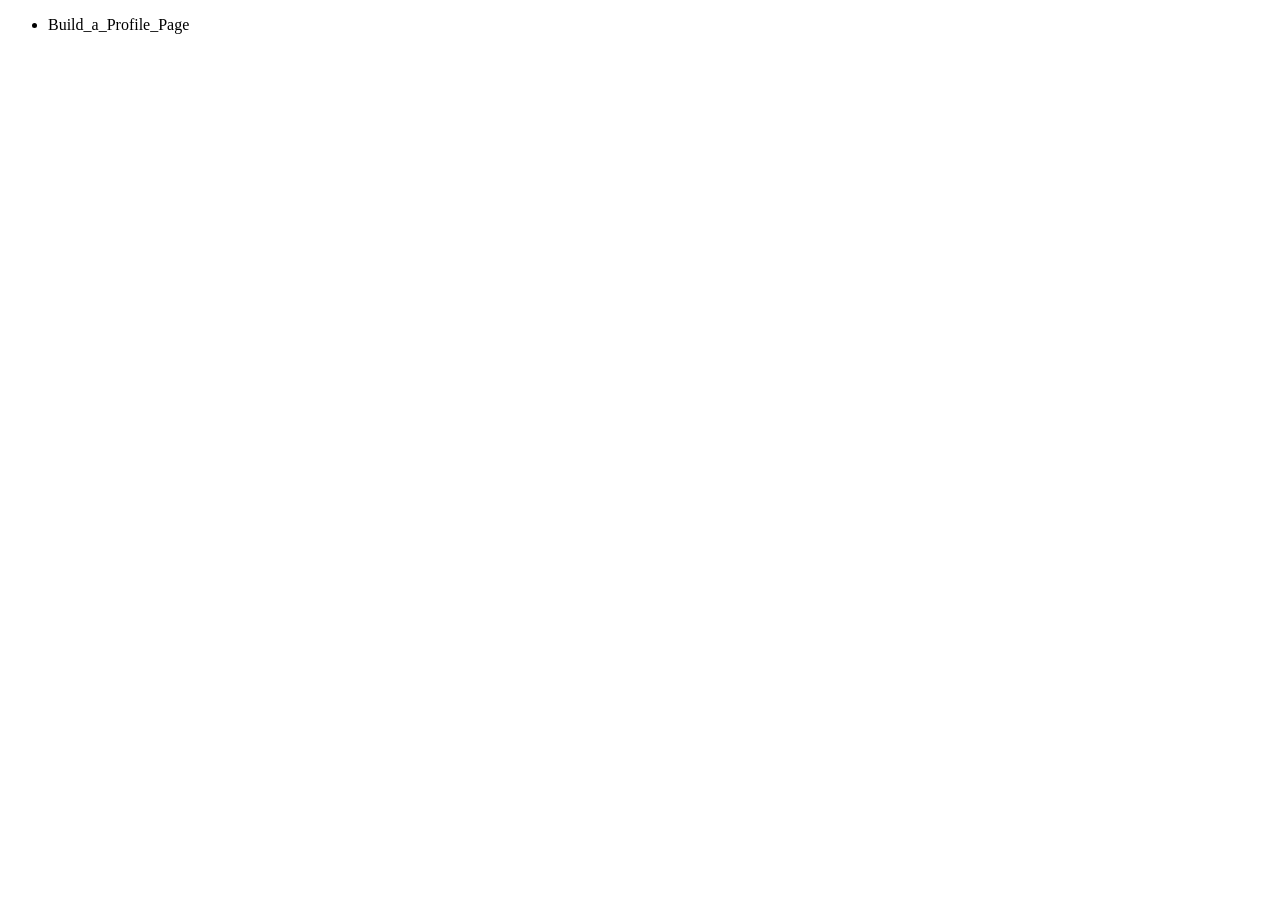
==== index.html @ 5fffa271 "try" ====
<!DOCTYPE html>
    <html lang="en">
<html>
    <head>
        <meta charset="UTF-8">
    </head>

    <body>
        <nav>
            <ul>
                <li><a href="/Prelim Exam/Build_a_Profile_Page.html"></a>Build_a_Profile_Page</li>
            </ul>
        </nav>
    </body>
</html>
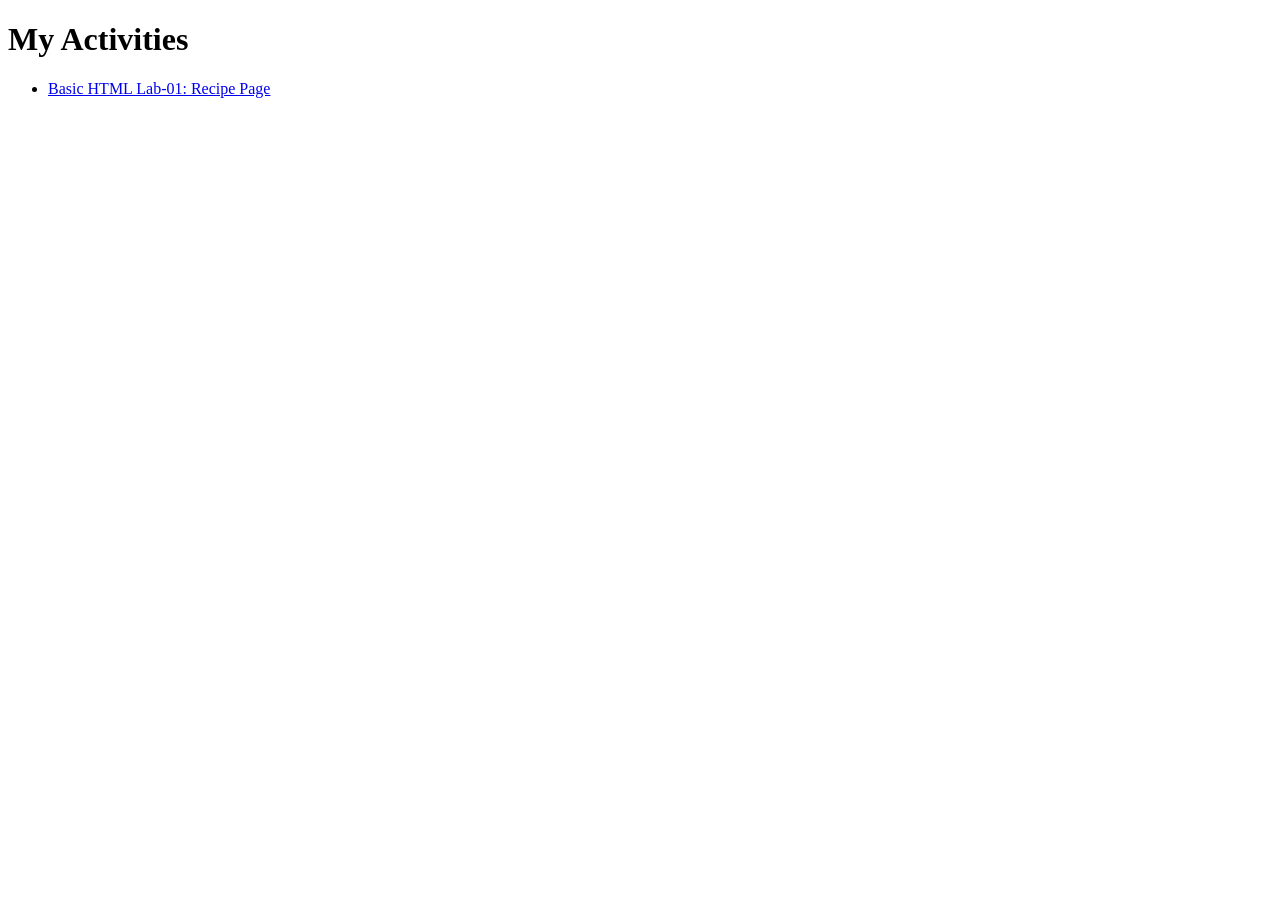
==== commit c4ef8a97: "try" ====
--- a/index.html
+++ b/index.html
@@ -1,15 +1,19 @@
 <!DOCTYPE html>
-    <html lang="en">
-<html>
-    <head>
-        <meta charset="UTF-8">
-    </head>
+<html lang="en">
 
-    <body>
-        <nav>
-            <ul>
-                <li><a href="/Prelim Exam/Build_a_Profile_Page.html"></a>Build_a_Profile_Page</li>
-            </ul>
-        </nav>
-    </body>
+<head>
+    <meta charset="UTF-8">
+    <title>PRIN135: Activities</title>
+</head>
+
+<body>
+    <h1>My Activities</h1>
+    <nav>
+        <ul>
+            <li><a href="./Basic_HTML/Lab-01 Recipe_Page.html">Basic HTML Lab-01: Recipe Page</li>
+
+        </ul>
+    </nav>
+</body>
+
 </html>
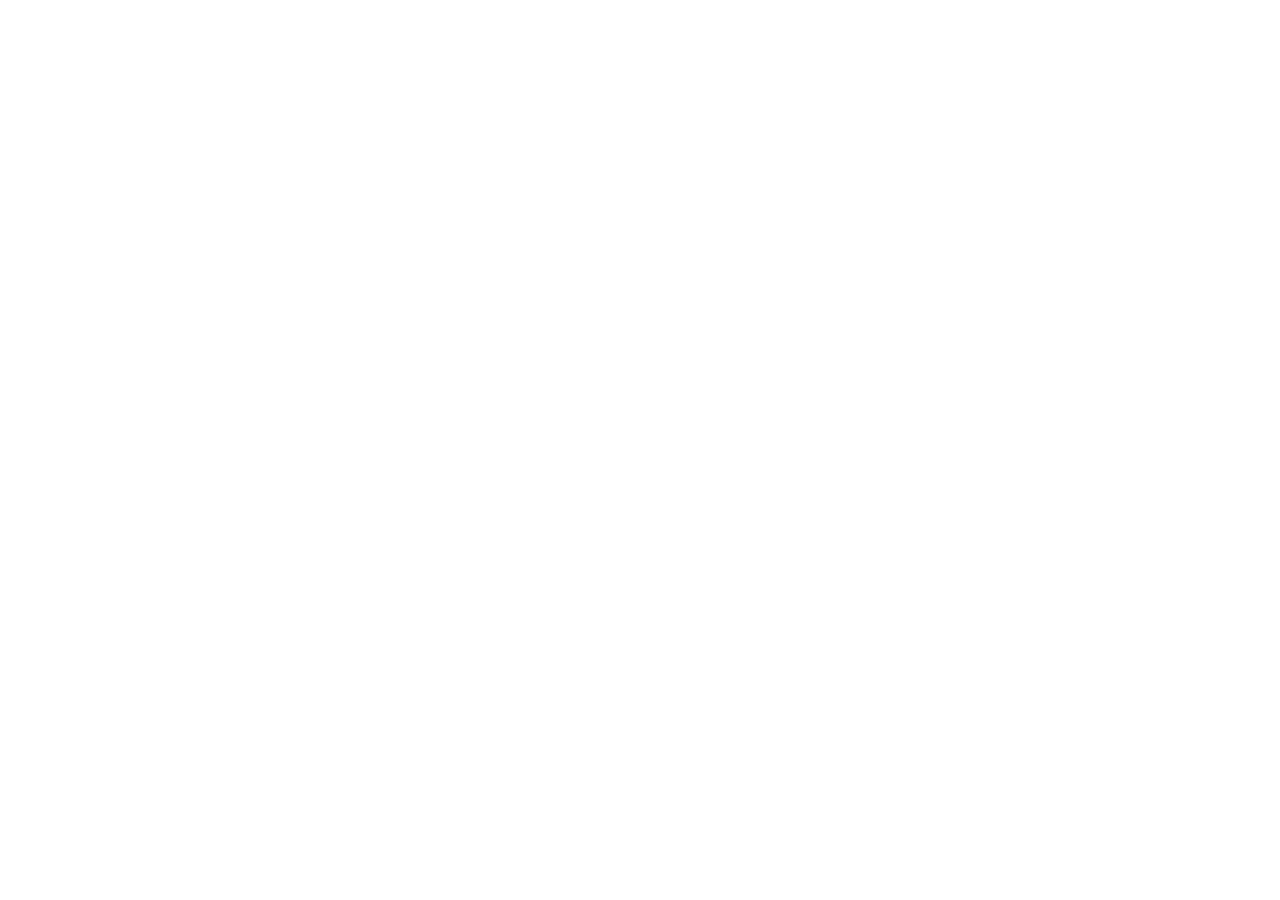
==== commit 527b6a08: "try" ====
--- a/index.html
+++ b/index.html
@@ -3,15 +3,14 @@
 
 <head>
     <meta charset="UTF-8">
-    <title>PRIN135: Activities</title>
+    <title>Prelim Exam/title>
 </head>
 
 <body>
-    <h1>My Activities</h1>
+    <h1>Prelim Exam</h1>
     <nav>
         <ul>
-            <li><a href="./Basic_HTML/Lab-01 Recipe_Page.html">Basic HTML Lab-01: Recipe Page</li>
-
+            <li><a href="./Prelim Exam/Build_a_Profile_Page.html">Build_a_Profile_Page</li>
         </ul>
     </nav>
 </body>
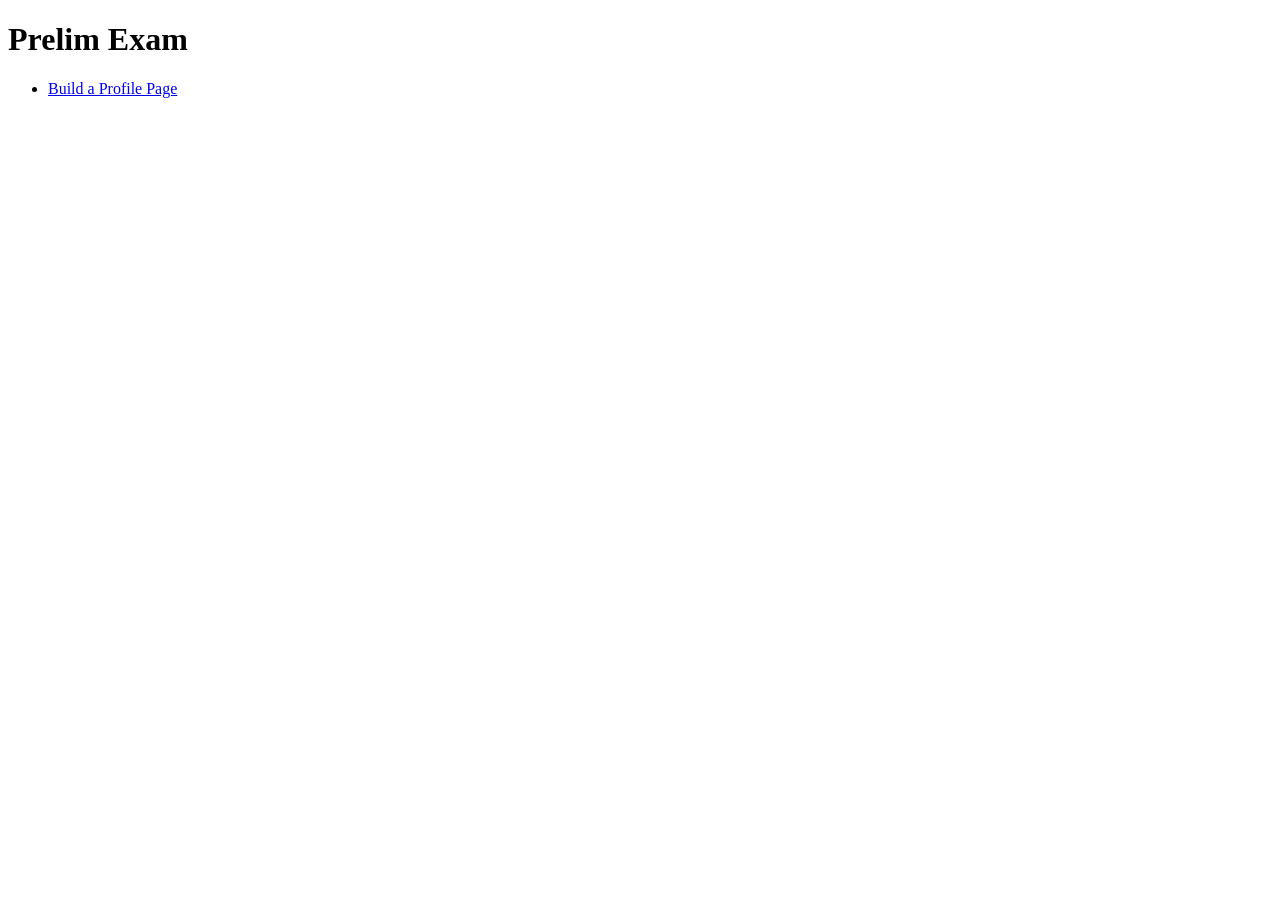
==== commit dc9e2791: "try" ====
--- a/index.html
+++ b/index.html
@@ -3,14 +3,14 @@
 
 <head>
     <meta charset="UTF-8">
-    <title>Prelim Exam/title>
+    <title>Prelim Exam</title>
 </head>
 
 <body>
     <h1>Prelim Exam</h1>
     <nav>
         <ul>
-            <li><a href="./Prelim Exam/Build_a_Profile_Page.html">Build_a_Profile_Page</li>
+            <li><a href="./Prelim Exam/Build_a_Profile_Page.html">Build a Profile Page</li>
         </ul>
     </nav>
 </body>
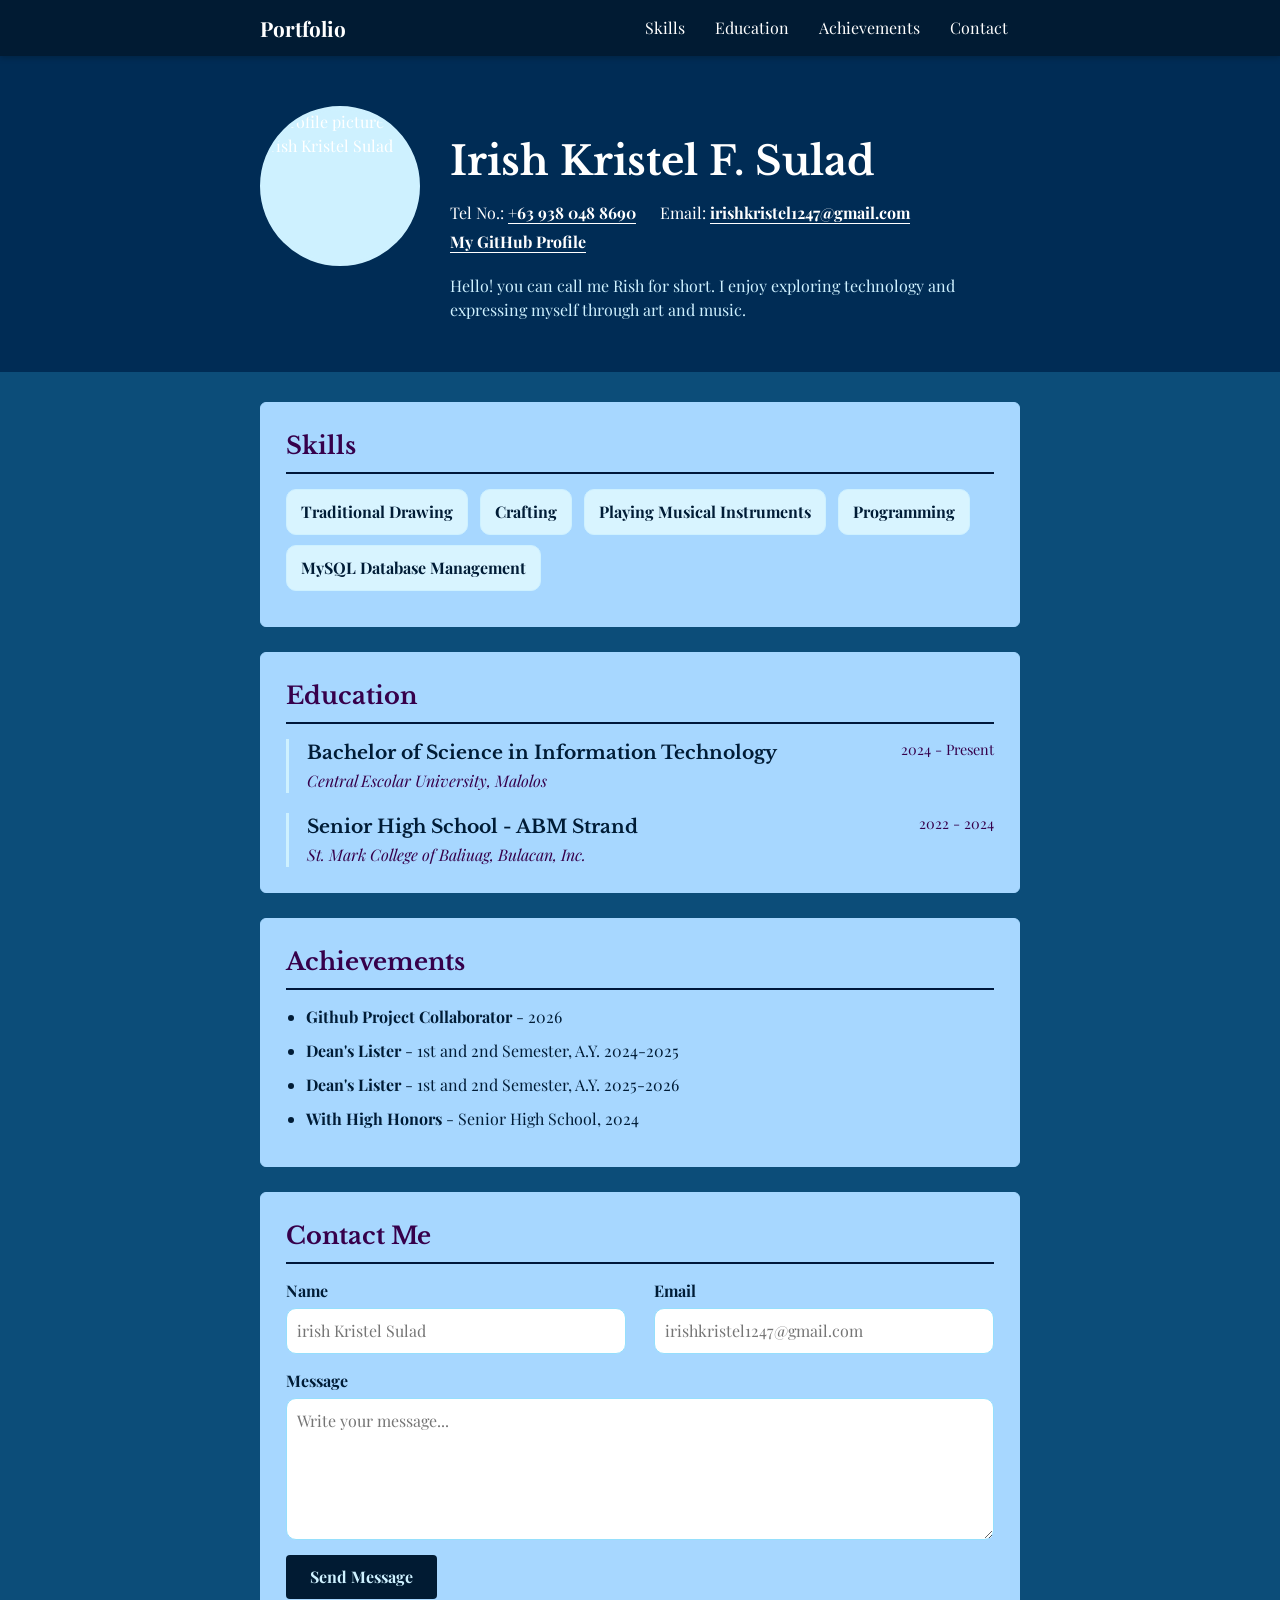
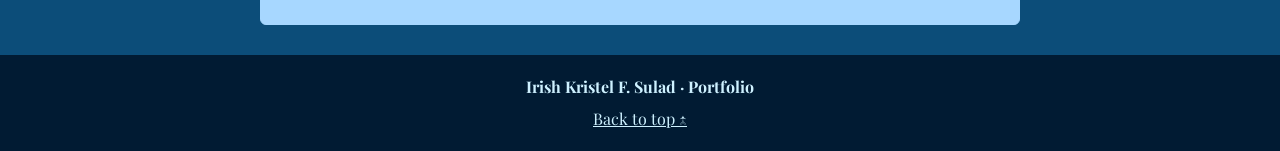
==== commit b777e1b0: "chicken" ====
--- a/index.html
+++ b/index.html
@@ -1,18 +1,139 @@
-<!DOCTYPE html>
-<html lang="en">
-
-<head>
-    <meta charset="UTF-8">
-    <title>Prelim Exam</title>
-</head>
-
-<body>
-    <h1>Prelim Exam</h1>
-    <nav>
-        <ul>
-            <li><a href="./Prelim Exam/Build_a_Profile_Page.html">Build a Profile Page</li>
-        </ul>
-    </nav>
-</body>
-
+<!DOCTYPE html>
+<html lang="en">
+
+<head>
+    <meta charset="UTF-8">
+    <meta name="viewport" content="width=device-width, initial-scale=1.0">
+    <title>PRIN135 - Midterm Exam | Portfolio</title>
+    <link rel="preconnect" href="https://fonts.googleapis.com">
+    <link rel="preconnect" href="https://fonts.gstatic.com" crossorigin>
+    <link href="https://fonts.googleapis.com/css2?family=Libre+Baskerville:ital,wght@0,400..700;1,400..700&family=Playfair+Display:ital,wght@0,400..900;1,400..900&display=swap" rel="stylesheet">
+    <link rel="stylesheet" href="style.css">
+</head>
+
+<body id="top">
+
+    <!-- ---------- Navigation ---------- -->
+    <nav class="site-nav">
+        <div class="nav-inner">
+            <a href="#top" class="nav-brand">Portfolio</a>
+            <ul class="nav-links">
+                <li><a href="#skills">Skills</a></li>
+                <li><a href="#education">Education</a></li>
+                <li><a href="#achievements">Achievements</a></li>
+                <li><a href="#contact">Contact</a></li>
+            </ul>
+        </div>
+    </nav>
+
+    <!-- ---------- Header ---------- -->
+    <header class="site-header">
+        <div class="header-inner clearfix">
+
+            <div class="photo-box">
+                <div class="photo-frame">
+                    <!-- Replace the image with your own profile picture -->
+                    <img class="photo" src="https://i.pinimg.com/736x/ba/a2/f1/baa2f1d8e799b3156d6988eab27b4d9d.jpg" alt="Profile picture of Irish Kristel Sulad">
+                </div>
+            </div>
+
+            <div class="header-text">
+                <h1 class="name">Irish Kristel F. Sulad</h1>
+                <ul class="header-links">
+                    <li>Tel No.: <a href="tel:+639380488690">+63 938 048 8690</a></li>
+                    <li>Email: <a href="mailto:irishkristel1247@gmail.com">irishkristel1247@gmail.com</a></li>
+                    <li><a href="https://github.com/sulad2432603-rishk" target="_blank" rel="noopener noreferrer">My GitHub Profile</a>
+                    </li>
+                </ul>
+                <p class="profile">
+                    Hello! you can call me Rish for short. I enjoy exploring technology and expressing myself through art and music.
+                </p>
+            </div>
+
+        </div>
+    </header>
+
+    <main class="wrapper">
+
+        <!-- ---------- Skills ---------- -->
+        <section id="skills" class="card">
+            <h2>Skills</h2>
+            <ul class="skill-list">
+                <li>Traditional Drawing</li>
+                <li>Crafting</li>
+                <li>Playing Musical Instruments</li>
+                <li>Programming</li>
+                <li>MySQL Database Management</li>
+            </ul>
+        </section>
+
+        <!-- ---------- Education ---------- -->
+        <section id="education" class="card">
+            <h2>Education</h2>
+
+            <div class="entry">
+                <span class="entry-year">2024 - Present</span>
+                <h3>Bachelor of Science in Information Technology</h3>
+                <p class="entry-school">Central Escolar University, Malolos</p>
+            </div>
+
+            <div class="entry">
+                <span class="entry-year">2022 - 2024</span>
+                <h3>Senior High School - ABM Strand</h3>
+                <p class="entry-school">St. Mark College of Baliuag, Bulacan, Inc.</p>
+            </div>
+        </section>
+
+        <!-- ---------- Achievements ---------- -->
+        <section id="achievements" class="card">
+            <h2>Achievements</h2>
+            <ul class="achievement-list">
+                <li>
+                    <strong>Github Project Collaborator</strong> - 2026
+                </li>
+                <li>
+                    <strong>Dean's Lister</strong> - 1st and 2nd Semester, A.Y. 2024-2025
+                </li>
+                <li>
+                    <strong>Dean's Lister</strong> - 1st and 2nd Semester, A.Y. 2025-2026
+                </li>
+                <li>
+                    <strong>With High Honors</strong> - Senior High School, 2024
+                </li>
+            </ul>
+        </section>
+
+        <!-- ---------- Contact me ---------- -->
+        <section id="contact" class="card">
+            <h2>Contact Me</h2>
+            <form class="contact-form" action="#" method="post">
+                <div class="form-row clearfix">
+                    <div class="field field-left">
+                        <label for="name">Name</label>
+                        <input type="text" id="name" name="name" placeholder="irish Kristel Sulad" required>
+                    </div>
+
+                    <div class="field field-right">
+                        <label for="email">Email</label>
+                        <input type="email" id="email" name="email" placeholder="irishkristel1247@gmail.com" required>
+                    </div>
+                </div>
+
+                <label for="message">Message</label>
+                <textarea id="message" name="message" rows="5" placeholder="Write your message..." required></textarea>
+
+                <button type="submit">Send Message</button>
+            </form>
+        </section>
+
+    </main>
+
+    <!-- ---------- Footer ---------- -->
+    <footer class="site-footer">
+        <p class="footer-name">Irish Kristel F. Sulad &middot; Portfolio</p>
+        <a href="#top" class="back-to-top">Back to top &uarr;</a>
+    </footer>
+
+</body>
+
 </html>
--- a/style.css
+++ b/style.css
@@ -0,0 +1,356 @@
+/* ---------- Reset & base ---------- */
+* {
+  box-sizing: border-box; 
+}
+
+html {
+  scroll-behavior: smooth;
+}
+
+body {
+  /* Task #14 */
+  margin: 0;
+  font-family: "Playfair Display", serif;
+  line-height: 1.5;
+  background: #0c4d79;
+  color: #001c36;
+}
+
+h1, h2, h3 {
+  margin-top: 0;
+  font-family: "Libre Baskerville", serif;
+}
+
+section {
+  scroll-margin-top: 70px;
+}
+
+/* ---------- Navigation ---------- */
+.site-nav {
+  /* Task #2 */
+  width: 100%;
+  height: 56px;
+  z-index: 10;
+  background: #011b33;
+  box-shadow: 0 2px 6px rgba(0, 0, 0, 0.2);
+  position: fixed;
+  top: 0;
+  left: 0;
+}
+
+.nav-inner {
+  /* Task #3 */
+  display: flex;
+  align-items: center;
+  justify-content: space-between;
+  max-width: 800px;
+  height: 56px;
+  margin: 0 auto;
+  padding: 0 20px;
+}
+
+.nav-brand {
+  float: left;
+  line-height: 56px;
+  color: #fff;
+  font-size: 1.3rem;
+  font-weight: bold;
+  text-decoration: none;
+}
+
+.nav-links {
+  display: flex;
+  list-style: none;
+  margin: 0;
+  padding: 0;
+}
+
+.nav-links li {
+  display: block;
+}
+
+.nav-links a {
+  display: inline-block;
+  margin-left: 6px;
+  padding: 6px 12px;
+  border-radius: 4px;
+  color: #fff;
+  text-decoration: none;
+}
+
+.nav-links a:hover {
+  /* Task #4 */
+  background: #527991;
+}
+
+/* ---------- Header ---------- */
+.site-header {
+  background: #002c55;
+  color: #fff;
+  padding: 106px 20px 50px; 
+}
+
+.header-inner {
+  /* Task #5 */
+  max-width: 760px;
+  margin: 0 auto;
+}
+
+.clearfix::after {
+  content: "";
+  display: block;
+  clear: both;
+}
+
+.photo-box {
+  float: left;
+  width: 160px;
+  margin-right: 30px;
+}
+
+.photo-frame {
+  /* Task #6 */
+  width: 160px;
+  height: 160px;
+  border: 4px solid #cef1ff;
+  border-radius: 50%;
+  overflow: hidden;
+  background: #cef1ff;
+}
+
+.photo {
+  display: block;
+  width: 100%;
+  height: 100%;
+  object-fit: cover;
+}
+
+.header-text {
+  overflow: hidden;
+  padding-top: 25px;
+}
+
+.name {
+  margin: 0 0 10px;
+  font-size: 2.5rem;
+}
+
+.header-links {
+  list-style: none;
+  margin: 0 0 15px;
+  padding: 0;
+}
+
+.header-links li {
+  display: inline-block;
+  margin: 0 20px 5px 0;
+}
+
+.header-links a {
+  /* Task #7 */
+  color: #fff;
+  font-weight: bold;
+  text-decoration: none;
+  border-bottom: 1px solid currentColor;
+}
+
+.header-links a:hover {
+  color: #d6e2f0;
+}
+
+.profile {
+  margin: 0;
+  color: #cef1ff;
+}
+
+/* ---------- Wrapper & cards ---------- */
+.wrapper {
+  /* Task #8 */
+  max-width: 800px;
+  margin: 30px auto;
+  padding: 0 20px;
+}
+
+.card {
+  background: #a7d7ff;
+  border: 1px solid  #a7d7ff;
+  border-radius: 6px;
+  padding: 25px;
+  margin-bottom: 25px;
+}
+
+.card h2 {
+  margin-bottom: 15px;
+  padding-bottom: 8px;
+  border-bottom: 2px solid #00183b;
+  color: #36004b;
+}
+
+/* ---------- Skills ---------- */
+.skill-list {
+  list-style: none;
+  margin: 0;
+  padding: 0;
+}
+
+.skill-list li {
+  /* Task #9 */
+  display: inline-block;
+  margin: 0 8px 10px 0;
+  padding: 10px 14px;
+  background: #d8f4ff;
+  border: 1px solid #cef1ff;
+  border-radius: 10px;
+  color: #001c36;
+  font-weight: bold;
+}
+
+/* ---------- Education ---------- */
+.entry {
+  position: relative;
+  margin-bottom: 20px;
+  padding-left: 18px;
+  border-left: 3px solid #cef1ff;
+  /* Task #10 */
+}
+
+.entry:last-child {
+  margin-bottom: 0;
+}
+
+.entry h3 {
+  margin-bottom: 2px;
+}
+
+.entry p {
+  margin: 0;
+}
+
+.entry-year {
+  /* Task #11 */
+  float: right;
+  margin-left: 10px;
+  color: #36004b;
+  font-size: 0.9rem;
+}
+
+.entry-school {
+  color: #36004b;
+  font-style: italic;
+}
+
+/* ---------- Achievements ---------- */
+.achievement-list {
+  margin: 0;
+  padding-left: 20px;
+}
+
+.achievement-list li {
+  /* Task #12 */
+  margin-bottom: 10px;
+}
+
+/* ---------- Contact form ---------- */
+.form-row .field {
+  width: 48%;                
+}
+
+.field-left {
+  float: left;
+}
+
+.field-right {
+  float: right;
+}
+
+.contact-form label {
+  display: block;
+  margin-bottom: 5px;
+  font-weight: bold;
+}
+
+.contact-form input,
+.contact-form textarea {
+  display: block;
+  width: 100%;
+  margin-bottom: 15px;
+  padding: 10px;
+  border: 1px solid #96dffc;
+  border-radius: 10px;
+  font: inherit;
+}
+
+.contact-form textarea {
+  resize: vertical;
+}
+
+.contact-form button {
+  padding: 10px 24px;
+  border: none;
+  border-radius: 4px;
+  background: #011b33;
+  color: #cef1ff;
+  font: inherit;
+  font-weight: bold;
+  cursor: pointer;
+}
+
+.contact-form button:hover {
+  background: #527991;
+}
+
+/* ---------- Footer ---------- */
+.site-footer {
+  /* Task #13 */
+  background: #011b33;
+  color: #cef1ff;
+  padding: 20px 30px;
+  text-align: center;
+}
+
+.footer-name {
+  margin: 0 0 8px;
+  font-weight: bold;
+}
+
+.back-to-top {
+  color: #cef1ff;
+}
+
+/* ---------- Small screens ---------- */
+@media (max-width: 600px) {
+  .nav-inner {
+    padding: 0 12px;
+  }
+
+  .nav-brand {
+    font-size: 1.05rem;
+  }
+
+  .nav-links a {
+    margin-left: 0;
+    padding: 6px 5px;
+    font-size: 0.78rem;
+  }
+
+  /* Stack the photo above the text */
+  .photo-box {
+    float: none;
+    margin: 0 auto 20px;
+  }
+
+  .header-text {
+    padding-top: 0;
+    text-align: center;
+  }
+
+  .header-links li {
+    margin: 0 10px 5px;        /* even spacing so the row stays centered */
+  }
+
+  .entry-year {
+    float: right;
+    margin-left: 6px;
+    font-size: 0.8rem;
+  }
+}
